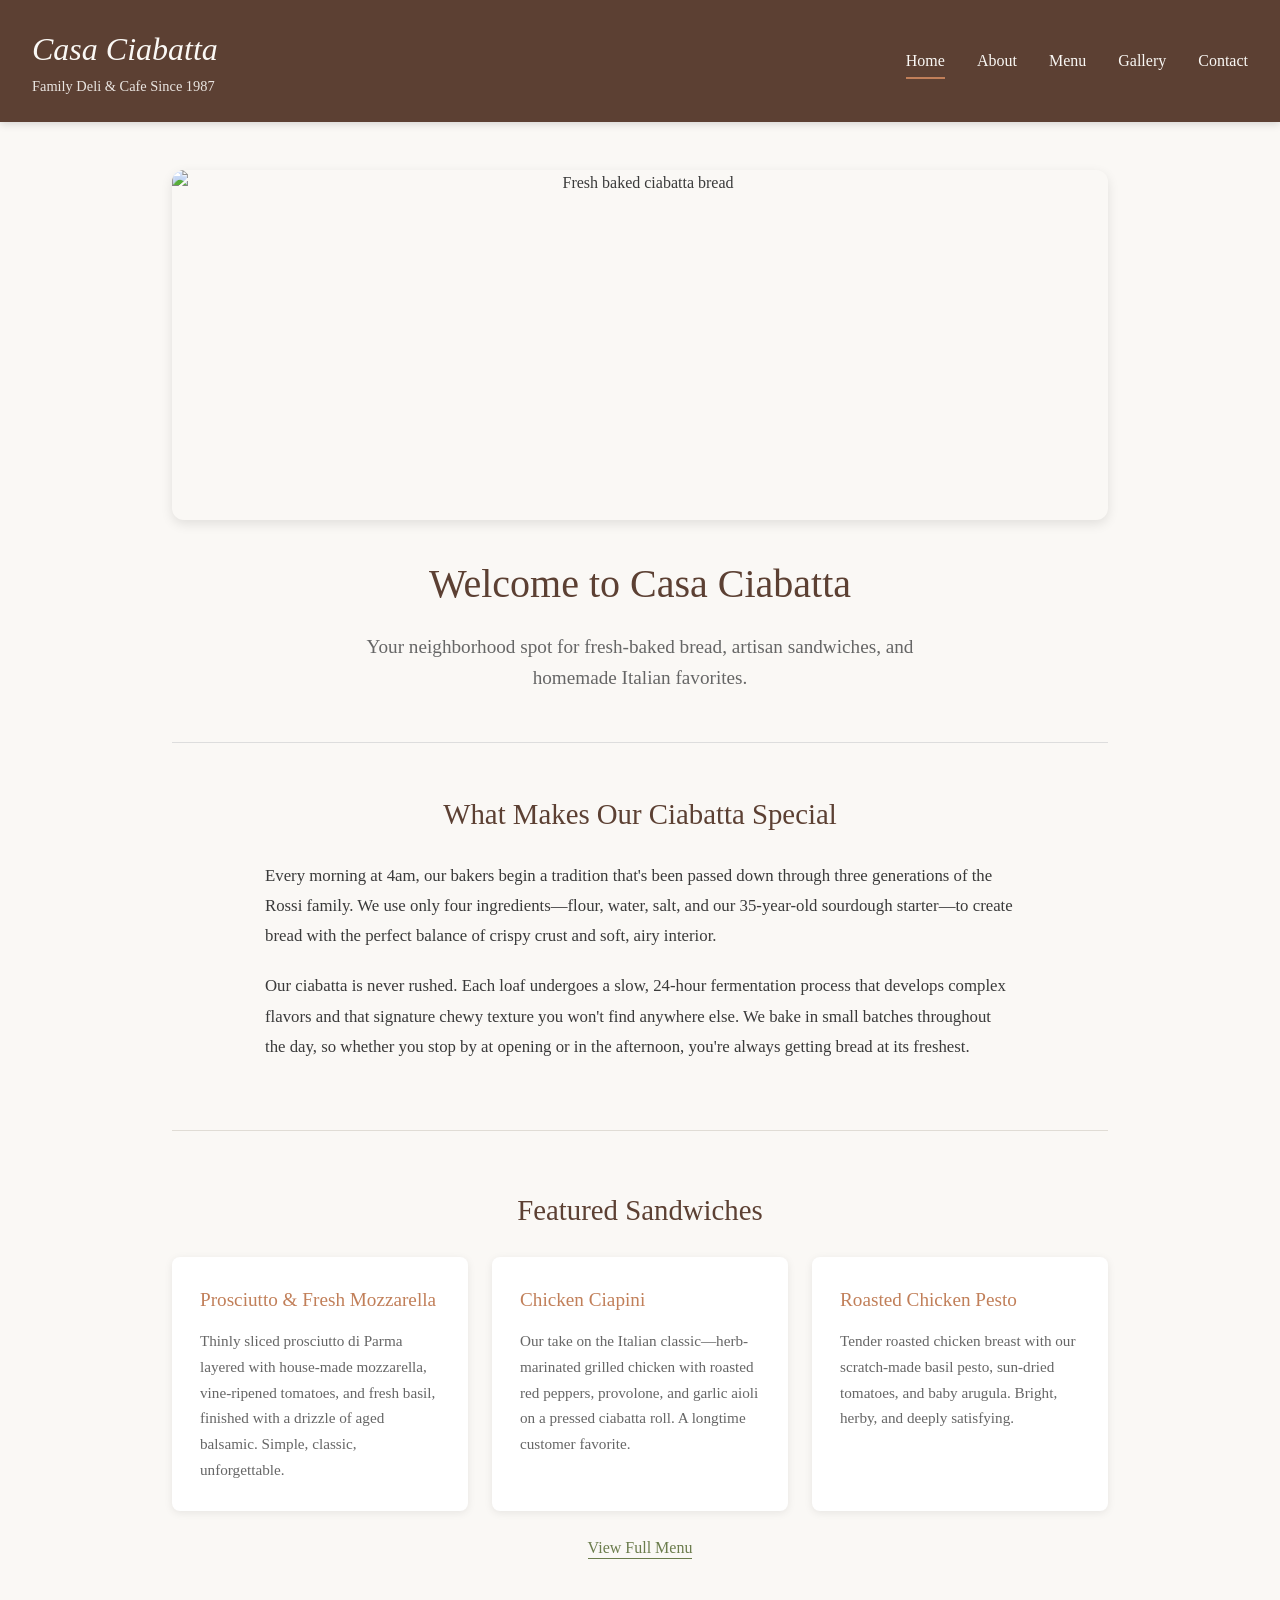
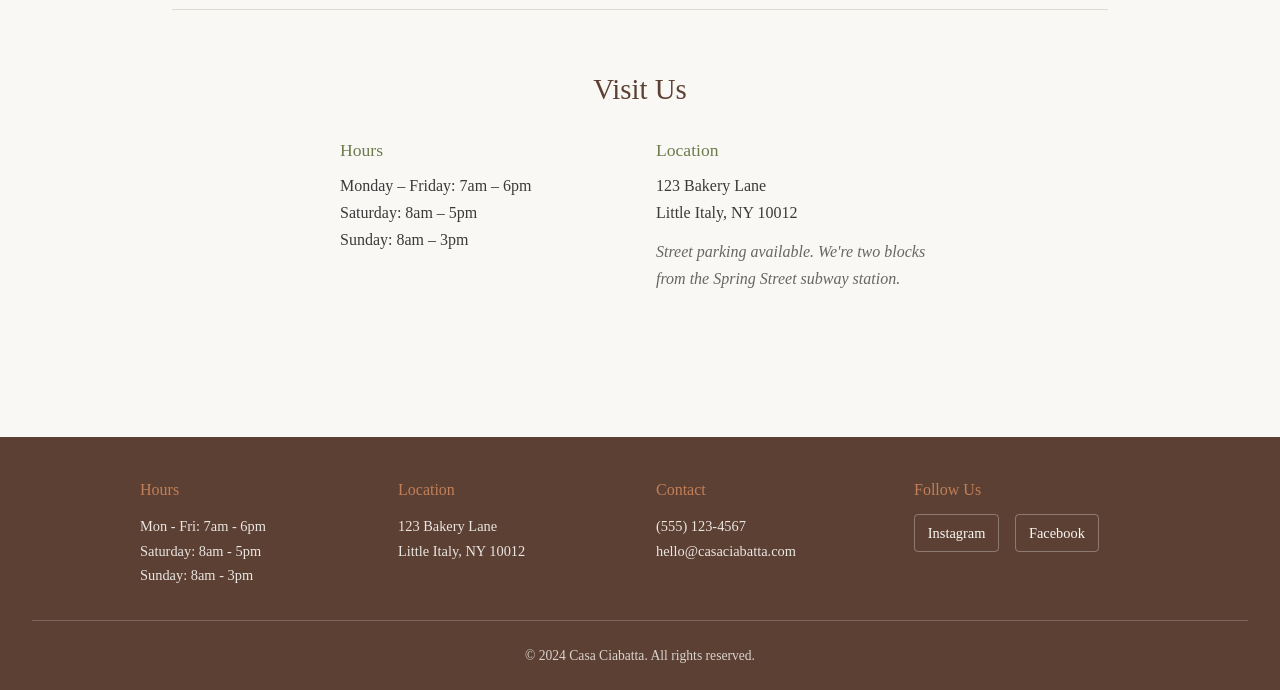
==== index.html @ 41f50962 "Casa Ciabatta site" ====
<!DOCTYPE html>
<html lang="en">
<head>
    <meta charset="UTF-8">
    <meta name="viewport" content="width=device-width, initial-scale=1.0">
    <title>Casa Ciabatta | Family Deli & Cafe</title>
    <link rel="stylesheet" href="styles.css">
</head>
<body>
    <header>
        <div class="logo">
            <h1>Casa Ciabatta</h1>
            <p class="tagline">Family Deli & Cafe Since 1987</p>
        </div>
        <nav>
            <ul>
                <li><a href="index.html" class="active">Home</a></li>
                <li><a href="about.html">About</a></li>
                <li><a href="menu.html">Menu</a></li>
                <li><a href="gallery.html">Gallery</a></li>
                <li><a href="contact.html">Contact</a></li>
            </ul>
        </nav>
    </header>

    <main>
        <section class="hero">
            <div class="hero-image">
                <img src="https://images.unsplash.com/photo-1568471173242-461f0a730452?w=1200&h=500&fit=crop" alt="Fresh baked ciabatta bread">
            </div>
            <h2>Welcome to Casa Ciabatta</h2>
            <p>Your neighborhood spot for fresh-baked bread, artisan sandwiches, and homemade Italian favorites.</p>
        </section>

        <section class="home-section">
            <h3>What Makes Our Ciabatta Special</h3>
            <div class="section-content">
                <p>Every morning at 4am, our bakers begin a tradition that's been passed down through three generations of the Rossi family. We use only four ingredients—flour, water, salt, and our 35-year-old sourdough starter—to create bread with the perfect balance of crispy crust and soft, airy interior.</p>
                <p>Our ciabatta is never rushed. Each loaf undergoes a slow, 24-hour fermentation process that develops complex flavors and that signature chewy texture you won't find anywhere else. We bake in small batches throughout the day, so whether you stop by at opening or in the afternoon, you're always getting bread at its freshest.</p>
            </div>
        </section>

        <section class="home-section">
            <h3>Featured Sandwiches</h3>
            <div class="featured-items">
                <div class="featured-card">
                    <h4>Prosciutto & Fresh Mozzarella</h4>
                    <p>Thinly sliced prosciutto di Parma layered with house-made mozzarella, vine-ripened tomatoes, and fresh basil, finished with a drizzle of aged balsamic. Simple, classic, unforgettable.</p>
                </div>
                <div class="featured-card">
                    <h4>Chicken Ciapini</h4>
                    <p>Our take on the Italian classic—herb-marinated grilled chicken with roasted red peppers, provolone, and garlic aioli on a pressed ciabatta roll. A longtime customer favorite.</p>
                </div>
                <div class="featured-card">
                    <h4>Roasted Chicken Pesto</h4>
                    <p>Tender roasted chicken breast with our scratch-made basil pesto, sun-dried tomatoes, and baby arugula. Bright, herby, and deeply satisfying.</p>
                </div>
            </div>
            <p class="section-cta"><a href="menu.html">View Full Menu</a></p>
        </section>

        <section class="home-section visit-section">
            <h3>Visit Us</h3>
            <div class="visit-content">
                <div class="visit-info">
                    <h4>Hours</h4>
                    <p>Monday – Friday: 7am – 6pm<br>
                    Saturday: 8am – 5pm<br>
                    Sunday: 8am – 3pm</p>
                </div>
                <div class="visit-info">
                    <h4>Location</h4>
                    <p>123 Bakery Lane<br>
                    Little Italy, NY 10012</p>
                    <p class="visit-note">Street parking available. We're two blocks from the Spring Street subway station.</p>
                </div>
            </div>
        </section>
    </main>

    <footer>
        <div class="footer-content">
            <div class="footer-section">
                <h4>Hours</h4>
                <p>Mon - Fri: 7am - 6pm<br>
                Saturday: 8am - 5pm<br>
                Sunday: 8am - 3pm</p>
            </div>
            <div class="footer-section">
                <h4>Location</h4>
                <p>123 Bakery Lane<br>
                Little Italy, NY 10012</p>
            </div>
            <div class="footer-section">
                <h4>Contact</h4>
                <p>(555) 123-4567<br>
                hello@casaciabatta.com</p>
            </div>
            <div class="footer-section">
                <h4>Follow Us</h4>
                <div class="social-links">
                    <a href="https://instagram.com" target="_blank">Instagram</a>
                    <a href="https://facebook.com" target="_blank">Facebook</a>
                </div>
            </div>
        </div>
        <div class="footer-bottom">
            <p>&copy; 2024 Casa Ciabatta. All rights reserved.</p>
        </div>
    </footer>
</body>
</html>
---- styles.css ----
/* Base Styles */
* {
    margin: 0;
    padding: 0;
    box-sizing: border-box;
}

:root {
    --color-cream: #faf8f5;
    --color-warm-brown: #5c4033;
    --color-terracotta: #c17f59;
    --color-olive: #6b7c4c;
    --color-text: #3a3a3a;
    --color-light-text: #666;
}

body {
    font-family: Georgia, 'Times New Roman', serif;
    background-color: var(--color-cream);
    color: var(--color-text);
    line-height: 1.6;
}

/* Header */
header {
    background-color: var(--color-warm-brown);
    color: var(--color-cream);
    padding: 1.5rem 2rem;
    display: flex;
    justify-content: space-between;
    align-items: center;
    flex-wrap: wrap;
    gap: 1rem;
    position: sticky;
    top: 0;
    z-index: 100;
    box-shadow: 0 2px 8px rgba(0, 0, 0, 0.15);
}

.logo h1 {
    font-size: 2rem;
    font-weight: normal;
    font-style: italic;
}

.tagline {
    font-size: 0.9rem;
    opacity: 0.9;
}

nav ul {
    list-style: none;
    display: flex;
    gap: 2rem;
}

nav a {
    color: var(--color-cream);
    text-decoration: none;
    font-size: 1rem;
    padding: 0.5rem 0;
    border-bottom: 2px solid transparent;
    transition: border-color 0.3s;
}

nav a:hover,
nav a.active {
    border-bottom-color: var(--color-terracotta);
}

/* Main Content */
main {
    max-width: 1000px;
    margin: 0 auto;
    padding: 3rem 2rem;
}

/* Hero Section */
.hero {
    text-align: center;
    padding: 0 0 3rem 0;
    border-bottom: 1px solid #ddd;
    margin-bottom: 3rem;
}

.hero-image {
    margin: 0 0 2rem 0;
    border-radius: 12px;
    overflow: hidden;
    box-shadow: 0 4px 12px rgba(0, 0, 0, 0.1);
}

.hero-image img {
    width: 100%;
    height: 350px;
    object-fit: cover;
    display: block;
}

.hero h2 {
    font-size: 2.5rem;
    font-weight: normal;
    color: var(--color-warm-brown);
    margin-bottom: 1rem;
}

.hero p {
    font-size: 1.2rem;
    color: var(--color-light-text);
    max-width: 600px;
    margin: 0 auto;
}

@media (max-width: 768px) {
    .hero-image img {
        height: 250px;
    }

    .hero h2 {
        font-size: 2rem;
    }
}

@media (max-width: 480px) {
    .hero-image img {
        height: 200px;
    }

    .hero-image {
        border-radius: 8px;
    }
}

/* Home Sections */
.home-section {
    margin-bottom: 3.5rem;
    padding-bottom: 3rem;
    border-bottom: 1px solid #e0dcd5;
}

.home-section:last-of-type {
    border-bottom: none;
    margin-bottom: 0;
}

.home-section h3 {
    font-size: 1.8rem;
    font-weight: normal;
    color: var(--color-warm-brown);
    margin-bottom: 1.5rem;
    text-align: center;
}

.section-content {
    max-width: 750px;
    margin: 0 auto;
}

.section-content p {
    font-size: 1.05rem;
    margin-bottom: 1.25rem;
    line-height: 1.8;
}

/* Featured Items */
.featured-items {
    display: grid;
    grid-template-columns: repeat(auto-fit, minmax(280px, 1fr));
    gap: 1.5rem;
    margin-bottom: 1.5rem;
}

.featured-card {
    background: white;
    padding: 1.75rem;
    border-radius: 8px;
    box-shadow: 0 2px 8px rgba(0, 0, 0, 0.08);
}

.featured-card h4 {
    color: var(--color-terracotta);
    font-size: 1.2rem;
    font-weight: normal;
    margin-bottom: 0.75rem;
}

.featured-card p {
    font-size: 0.95rem;
    line-height: 1.7;
    color: var(--color-light-text);
}

.section-cta {
    text-align: center;
    margin-top: 1.5rem;
}

.section-cta a {
    color: var(--color-olive);
    text-decoration: none;
    font-size: 1rem;
    border-bottom: 1px solid var(--color-olive);
    padding-bottom: 2px;
    transition: color 0.3s, border-color 0.3s;
}

.section-cta a:hover {
    color: var(--color-terracotta);
    border-color: var(--color-terracotta);
}

/* Visit Section */
.visit-content {
    display: grid;
    grid-template-columns: repeat(auto-fit, minmax(250px, 1fr));
    gap: 2rem;
    max-width: 600px;
    margin: 0 auto;
}

.visit-info h4 {
    color: var(--color-olive);
    font-size: 1.1rem;
    font-weight: normal;
    margin-bottom: 0.5rem;
}

.visit-info p {
    font-size: 1rem;
    line-height: 1.7;
}

.visit-note {
    margin-top: 0.75rem;
    font-size: 0.9rem;
    color: var(--color-light-text);
    font-style: italic;
}

/* Page Headers */
.page-header {
    text-align: center;
    margin-bottom: 2.5rem;
}

.page-header h2 {
    font-size: 2.2rem;
    font-weight: normal;
    color: var(--color-warm-brown);
}

/* Content Sections */
.content {
    max-width: 700px;
    margin: 0 auto;
}

.content p {
    margin-bottom: 1.5rem;
    font-size: 1.1rem;
}

/* About Page */
.about-hero {
    margin-bottom: 2rem;
    border-radius: 12px;
    overflow: hidden;
    box-shadow: 0 4px 12px rgba(0, 0, 0, 0.1);
}

.about-hero img {
    width: 100%;
    height: 350px;
    object-fit: cover;
    display: block;
}

@media (max-width: 768px) {
    .about-hero img {
        height: 250px;
    }
}

@media (max-width: 480px) {
    .about-hero img {
        height: 200px;
    }

    .about-hero {
        border-radius: 8px;
    }
}

.about-section {
    max-width: 750px;
    margin: 0 auto 3rem;
    padding-bottom: 2.5rem;
    border-bottom: 1px solid #e0dcd5;
}

.about-section:last-of-type {
    border-bottom: none;
    margin-bottom: 0;
}

.about-section h3 {
    font-size: 1.5rem;
    font-weight: normal;
    color: var(--color-olive);
    margin-bottom: 1rem;
}

.about-content p {
    font-size: 1.05rem;
    line-height: 1.85;
    margin-bottom: 1rem;
}

.about-content p:last-child {
    margin-bottom: 0;
}

/* Menu Styles */
.menu-category {
    margin-bottom: 3rem;
}

.menu-category h3 {
    font-size: 1.6rem;
    font-weight: normal;
    color: var(--color-warm-brown);
    border-bottom: 2px solid var(--color-olive);
    padding-bottom: 0.6rem;
    margin-bottom: 1.5rem;
}

.menu-items {
    display: flex;
    flex-direction: column;
    gap: 1.25rem;
}

.menu-item {
    padding-bottom: 1.25rem;
    border-bottom: 1px dotted #ccc;
}

.menu-item:last-child {
    border-bottom: none;
    padding-bottom: 0;
}

.item-header {
    display: flex;
    justify-content: space-between;
    align-items: baseline;
    gap: 1rem;
    margin-bottom: 0.4rem;
}

.item-name {
    font-size: 1.15rem;
    color: var(--color-text);
}

.item-price {
    font-size: 1.05rem;
    color: var(--color-terracotta);
    font-weight: bold;
    white-space: nowrap;
}

.item-description {
    font-size: 0.95rem;
    color: var(--color-light-text);
    line-height: 1.6;
    margin: 0;
}

@media (max-width: 480px) {
    .menu-category h3 {
        font-size: 1.4rem;
    }

    .item-header {
        flex-wrap: wrap;
    }

    .item-name {
        font-size: 1.1rem;
    }
}

/* Gallery Grid */
.gallery-grid {
    display: grid;
    grid-template-columns: repeat(3, 1fr);
    gap: 1.5rem;
}

.gallery-item {
    background: white;
    border-radius: 8px;
    overflow: hidden;
    box-shadow: 0 2px 8px rgba(0, 0, 0, 0.08);
    transition: transform 0.3s, box-shadow 0.3s;
}

.gallery-item:hover {
    transform: translateY(-4px);
    box-shadow: 0 6px 16px rgba(0, 0, 0, 0.12);
}

.gallery-item img {
    width: 100%;
    height: 200px;
    object-fit: cover;
    display: block;
}

.gallery-caption {
    padding: 1rem;
    font-size: 0.95rem;
    color: var(--color-text);
    text-align: center;
    margin: 0;
}

@media (max-width: 900px) {
    .gallery-grid {
        grid-template-columns: repeat(2, 1fr);
    }
}

@media (max-width: 550px) {
    .gallery-grid {
        grid-template-columns: 1fr;
        gap: 1.25rem;
    }

    .gallery-item img {
        height: 220px;
    }
}

/* Contact Page */
.contact-section {
    margin-bottom: 3rem;
    padding-bottom: 2.5rem;
    border-bottom: 1px solid #e0dcd5;
}

.contact-section:last-of-type {
    border-bottom: none;
    margin-bottom: 0;
}

.contact-section h3 {
    font-size: 1.5rem;
    font-weight: normal;
    color: var(--color-warm-brown);
    text-align: center;
    margin-bottom: 1.5rem;
}

.contact-grid {
    display: grid;
    grid-template-columns: repeat(auto-fit, minmax(200px, 1fr));
    gap: 1.5rem;
    max-width: 700px;
    margin: 0 auto;
}

.contact-card {
    background: white;
    padding: 1.5rem;
    border-radius: 8px;
    box-shadow: 0 2px 8px rgba(0, 0, 0, 0.08);
    text-align: center;
}

.contact-card h4 {
    font-size: 1rem;
    font-weight: normal;
    color: var(--color-olive);
    margin-bottom: 0.5rem;
}

.contact-card p {
    font-size: 0.95rem;
    line-height: 1.6;
}

/* Contact Form */
.contact-form {
    max-width: 500px;
    margin: 0 auto;
}

.form-group {
    margin-bottom: 1.25rem;
}

.form-group label {
    display: block;
    font-size: 1rem;
    color: var(--color-text);
    margin-bottom: 0.5rem;
}

.form-group input,
.form-group textarea {
    width: 100%;
    padding: 0.85rem 1rem;
    font-family: Georgia, 'Times New Roman', serif;
    font-size: 1rem;
    border: 1px solid #ccc;
    border-radius: 6px;
    background-color: white;
    transition: border-color 0.3s, box-shadow 0.3s;
}

.form-group input:focus,
.form-group textarea:focus {
    outline: none;
    border-color: var(--color-olive);
    box-shadow: 0 0 0 3px rgba(107, 124, 76, 0.15);
}

.form-group textarea {
    resize: vertical;
    min-height: 120px;
}

.submit-btn {
    display: block;
    width: 100%;
    padding: 1rem;
    font-family: Georgia, 'Times New Roman', serif;
    font-size: 1.05rem;
    color: var(--color-cream);
    background-color: var(--color-warm-brown);
    border: none;
    border-radius: 6px;
    cursor: pointer;
    transition: background-color 0.3s;
}

.submit-btn:hover {
    background-color: #4a352a;
}

/* Additional Info */
.info-grid {
    display: grid;
    grid-template-columns: repeat(auto-fit, minmax(280px, 1fr));
    gap: 2rem;
    max-width: 700px;
    margin: 0 auto;
}

.info-item h4 {
    font-size: 1.1rem;
    font-weight: normal;
    color: var(--color-olive);
    margin-bottom: 0.5rem;
}

.info-item p {
    font-size: 0.95rem;
    line-height: 1.7;
    color: var(--color-light-text);
}

@media (max-width: 480px) {
    .contact-form {
        padding: 0 0.5rem;
    }

    .form-group input,
    .form-group textarea {
        padding: 0.75rem;
    }
}

/* Footer */
footer {
    background-color: var(--color-warm-brown);
    color: var(--color-cream);
    padding: 2.5rem 2rem 1.5rem;
    margin-top: 3rem;
}

.footer-content {
    display: grid;
    grid-template-columns: repeat(auto-fit, minmax(200px, 1fr));
    gap: 2rem;
    max-width: 1000px;
    margin: 0 auto 2rem;
    text-align: left;
}

.footer-section h4 {
    font-size: 1rem;
    font-weight: normal;
    color: var(--color-terracotta);
    margin-bottom: 0.75rem;
}

.footer-section p {
    font-size: 0.9rem;
    line-height: 1.7;
    opacity: 0.9;
}

.social-links {
    display: flex;
    gap: 1rem;
    margin-top: 0.5rem;
}

.social-links a {
    color: var(--color-cream);
    text-decoration: none;
    font-size: 0.9rem;
    padding: 0.4rem 0.8rem;
    border: 1px solid rgba(255, 255, 255, 0.3);
    border-radius: 4px;
    transition: border-color 0.3s, background-color 0.3s;
}

.social-links a:hover {
    border-color: var(--color-terracotta);
    background-color: rgba(255, 255, 255, 0.1);
}

.footer-bottom {
    text-align: center;
    padding-top: 1.5rem;
    border-top: 1px solid rgba(255, 255, 255, 0.2);
}

.footer-bottom p {
    font-size: 0.85rem;
    opacity: 0.8;
}

/* Responsive */
@media (max-width: 768px) {
    header {
        flex-direction: column;
        text-align: center;
    }

    nav ul {
        flex-wrap: wrap;
        justify-content: center;
        gap: 1rem;
    }

    .hero h2 {
        font-size: 2rem;
    }

    main {
        padding: 2rem 1rem;
    }
}
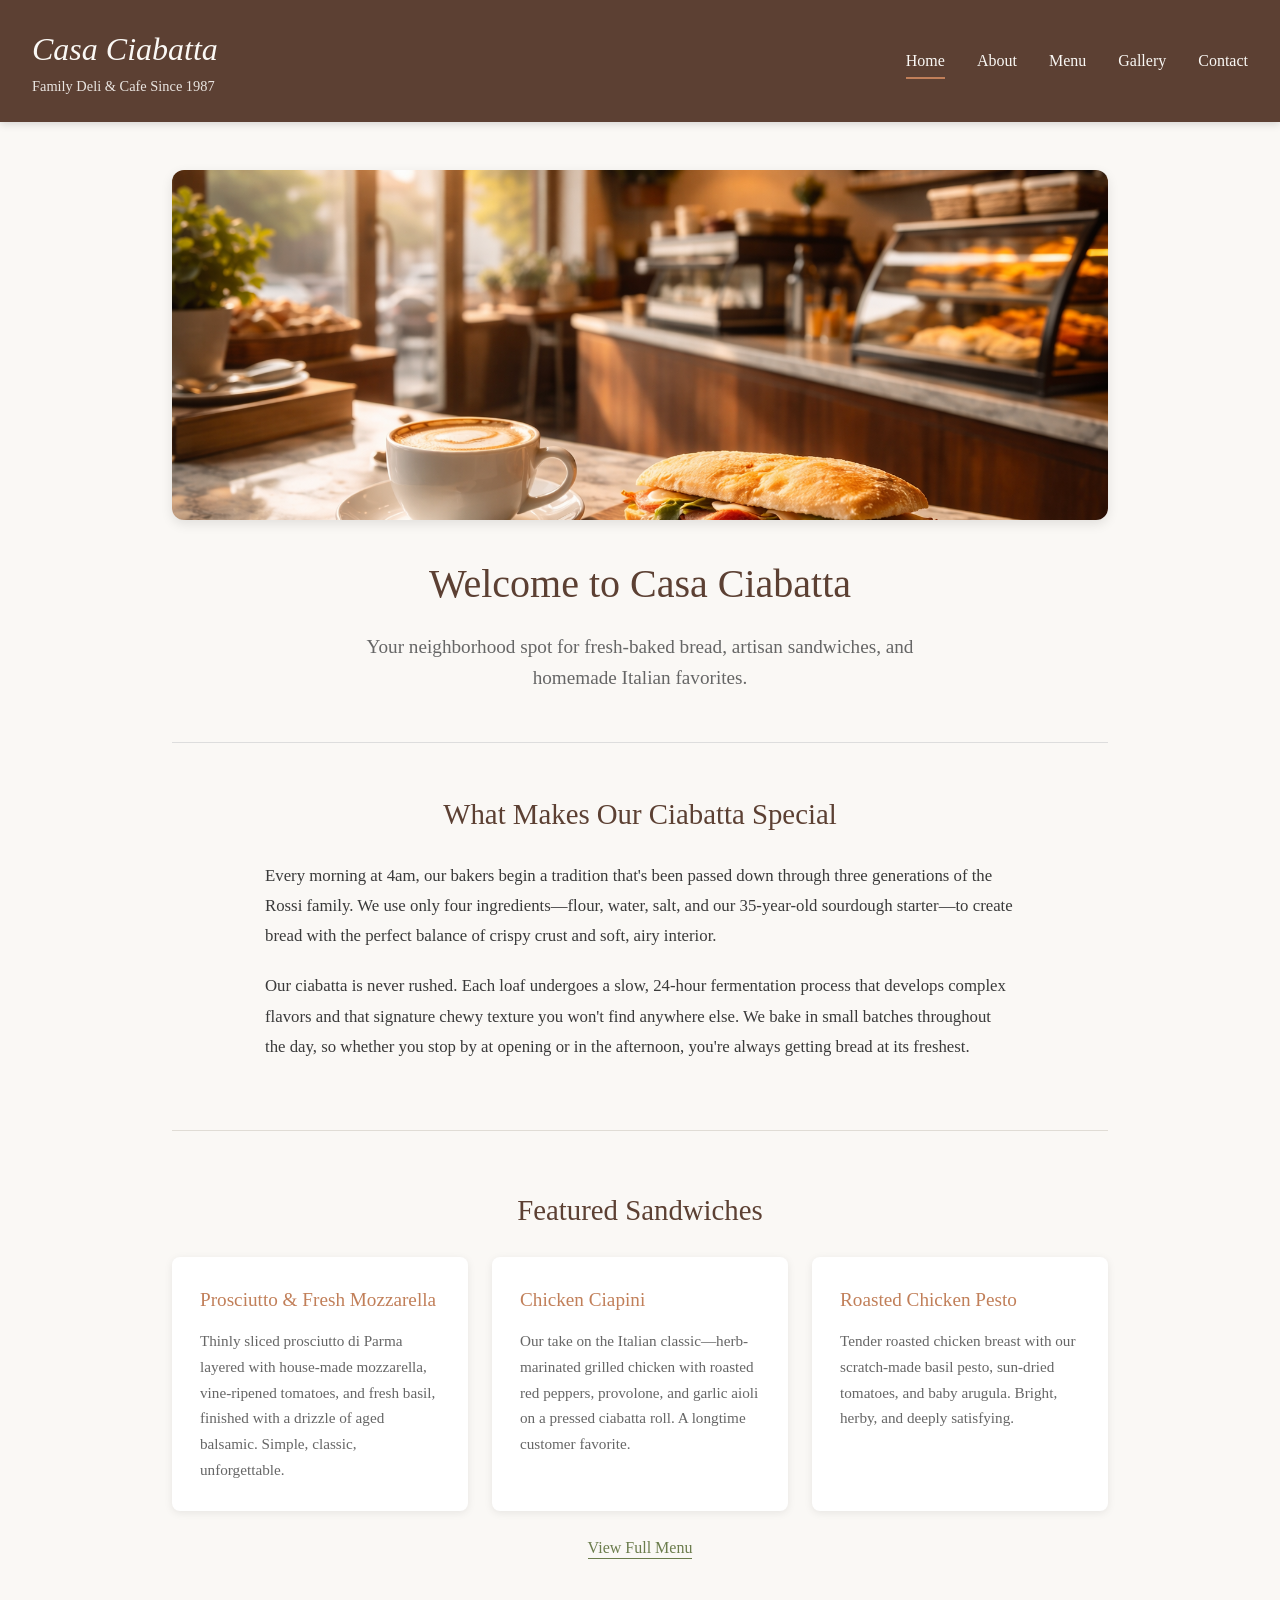
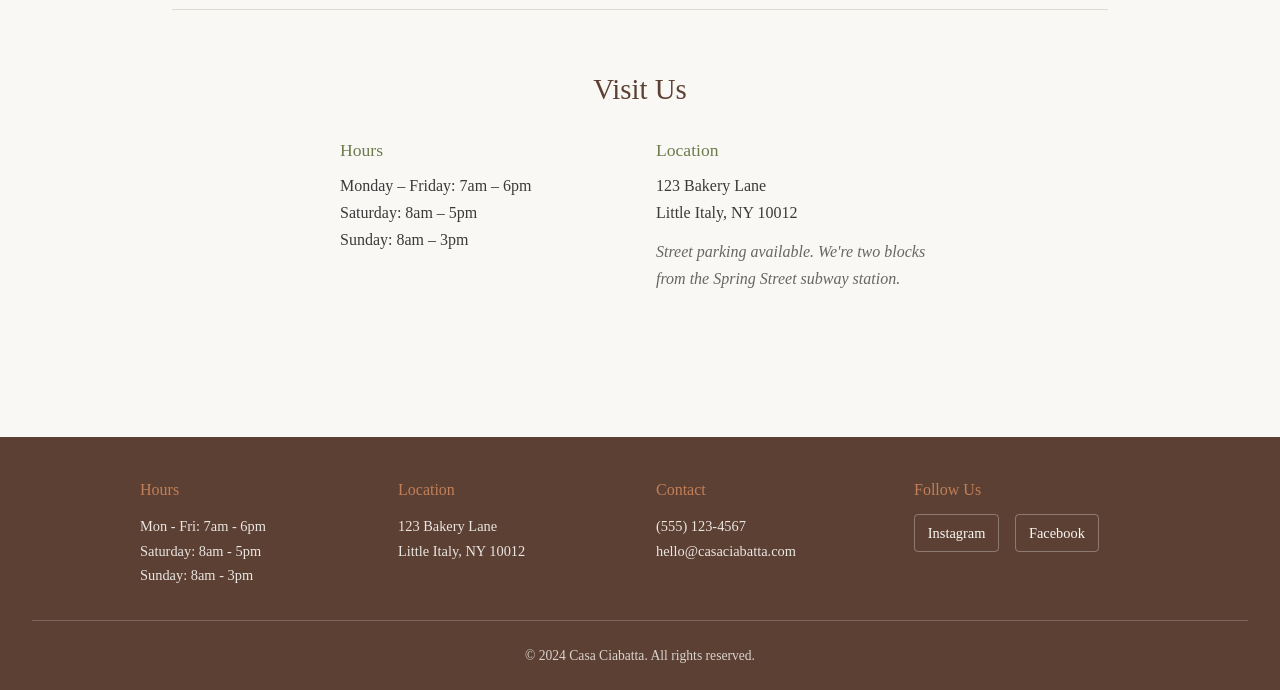
==== commit 9ad3140a: "Images added to site" ====
--- a/index.html
+++ b/index.html
@@ -1,11 +1,13 @@
 <!DOCTYPE html>
 <html lang="en">
+
 <head>
     <meta charset="UTF-8">
     <meta name="viewport" content="width=device-width, initial-scale=1.0">
     <title>Casa Ciabatta | Family Deli & Cafe</title>
     <link rel="stylesheet" href="styles.css">
 </head>
+
 <body>
     <header>
         <div class="logo">
@@ -26,7 +28,7 @@
     <main>
         <section class="hero">
             <div class="hero-image">
-                <img src="https://images.unsplash.com/photo-1568471173242-461f0a730452?w=1200&h=500&fit=crop" alt="Fresh baked ciabatta bread">
+                <img src="images/hero.png" alt="Cappuccino and ciabatta at Casa Ciabatta café">
             </div>
             <h2>Welcome to Casa Ciabatta</h2>
             <p>Your neighborhood spot for fresh-baked bread, artisan sandwiches, and homemade Italian favorites.</p>
@@ -35,8 +37,13 @@
         <section class="home-section">
             <h3>What Makes Our Ciabatta Special</h3>
             <div class="section-content">
-                <p>Every morning at 4am, our bakers begin a tradition that's been passed down through three generations of the Rossi family. We use only four ingredients—flour, water, salt, and our 35-year-old sourdough starter—to create bread with the perfect balance of crispy crust and soft, airy interior.</p>
-                <p>Our ciabatta is never rushed. Each loaf undergoes a slow, 24-hour fermentation process that develops complex flavors and that signature chewy texture you won't find anywhere else. We bake in small batches throughout the day, so whether you stop by at opening or in the afternoon, you're always getting bread at its freshest.</p>
+                <p>Every morning at 4am, our bakers begin a tradition that's been passed down through three generations
+                    of the Rossi family. We use only four ingredients—flour, water, salt, and our 35-year-old sourdough
+                    starter—to create bread with the perfect balance of crispy crust and soft, airy interior.</p>
+                <p>Our ciabatta is never rushed. Each loaf undergoes a slow, 24-hour fermentation process that develops
+                    complex flavors and that signature chewy texture you won't find anywhere else. We bake in small
+                    batches throughout the day, so whether you stop by at opening or in the afternoon, you're always
+                    getting bread at its freshest.</p>
             </div>
         </section>
 
@@ -45,15 +52,18 @@
             <div class="featured-items">
                 <div class="featured-card">
                     <h4>Prosciutto & Fresh Mozzarella</h4>
-                    <p>Thinly sliced prosciutto di Parma layered with house-made mozzarella, vine-ripened tomatoes, and fresh basil, finished with a drizzle of aged balsamic. Simple, classic, unforgettable.</p>
+                    <p>Thinly sliced prosciutto di Parma layered with house-made mozzarella, vine-ripened tomatoes, and
+                        fresh basil, finished with a drizzle of aged balsamic. Simple, classic, unforgettable.</p>
                 </div>
                 <div class="featured-card">
                     <h4>Chicken Ciapini</h4>
-                    <p>Our take on the Italian classic—herb-marinated grilled chicken with roasted red peppers, provolone, and garlic aioli on a pressed ciabatta roll. A longtime customer favorite.</p>
+                    <p>Our take on the Italian classic—herb-marinated grilled chicken with roasted red peppers,
+                        provolone, and garlic aioli on a pressed ciabatta roll. A longtime customer favorite.</p>
                 </div>
                 <div class="featured-card">
                     <h4>Roasted Chicken Pesto</h4>
-                    <p>Tender roasted chicken breast with our scratch-made basil pesto, sun-dried tomatoes, and baby arugula. Bright, herby, and deeply satisfying.</p>
+                    <p>Tender roasted chicken breast with our scratch-made basil pesto, sun-dried tomatoes, and baby
+                        arugula. Bright, herby, and deeply satisfying.</p>
                 </div>
             </div>
             <p class="section-cta"><a href="menu.html">View Full Menu</a></p>
@@ -65,14 +75,15 @@
                 <div class="visit-info">
                     <h4>Hours</h4>
                     <p>Monday – Friday: 7am – 6pm<br>
-                    Saturday: 8am – 5pm<br>
-                    Sunday: 8am – 3pm</p>
+                        Saturday: 8am – 5pm<br>
+                        Sunday: 8am – 3pm</p>
                 </div>
                 <div class="visit-info">
                     <h4>Location</h4>
                     <p>123 Bakery Lane<br>
-                    Little Italy, NY 10012</p>
-                    <p class="visit-note">Street parking available. We're two blocks from the Spring Street subway station.</p>
+                        Little Italy, NY 10012</p>
+                    <p class="visit-note">Street parking available. We're two blocks from the Spring Street subway
+                        station.</p>
                 </div>
             </div>
         </section>
@@ -83,18 +94,18 @@
             <div class="footer-section">
                 <h4>Hours</h4>
                 <p>Mon - Fri: 7am - 6pm<br>
-                Saturday: 8am - 5pm<br>
-                Sunday: 8am - 3pm</p>
+                    Saturday: 8am - 5pm<br>
+                    Sunday: 8am - 3pm</p>
             </div>
             <div class="footer-section">
                 <h4>Location</h4>
                 <p>123 Bakery Lane<br>
-                Little Italy, NY 10012</p>
+                    Little Italy, NY 10012</p>
             </div>
             <div class="footer-section">
                 <h4>Contact</h4>
                 <p>(555) 123-4567<br>
-                hello@casaciabatta.com</p>
+                    hello@casaciabatta.com</p>
             </div>
             <div class="footer-section">
                 <h4>Follow Us</h4>
@@ -109,4 +120,5 @@
         </div>
     </footer>
 </body>
-</html>
+
+</html>
